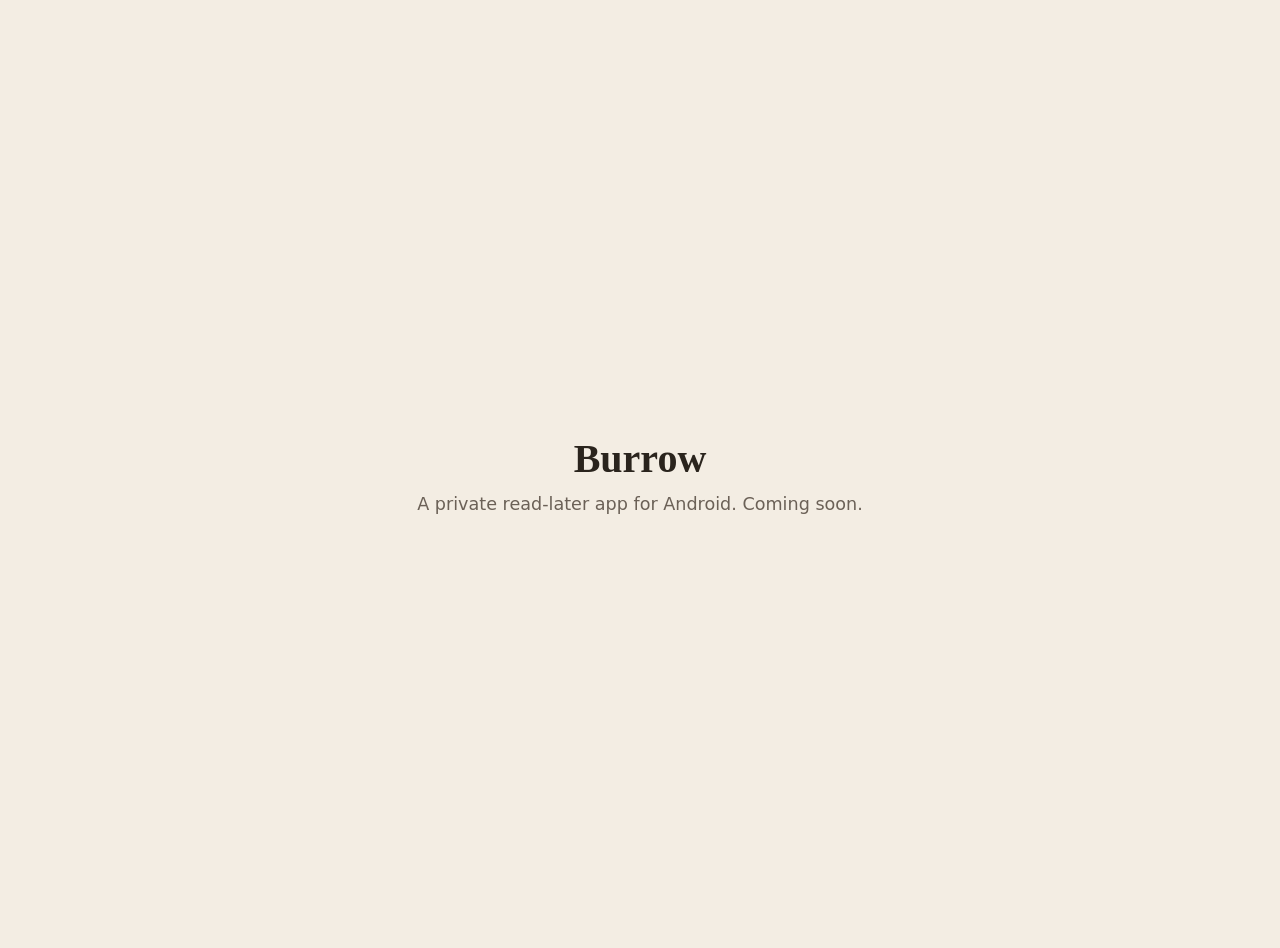
==== burrow/index.html @ 9e19d002 "Create index.html" ====
<!doctype html>
<html lang="en">
<head>
<meta charset="utf-8">
<meta name="viewport" content="width=device-width, initial-scale=1">
<title>Burrow: Read Later, Offline</title>
<style>
  body { margin: 0; min-height: 100vh; display: flex; align-items: center; justify-content: center;
         background: #F3EDE3; color: #2A241D; font-family: Georgia, serif; text-align: center; padding: 24px; }
  h1 { font-size: 2.5rem; margin: 0 0 12px; }
  p { font-family: system-ui, sans-serif; font-size: 1.1rem; color: #6B6157; margin: 0; }
  @media (prefers-color-scheme: dark) { body { background: #1E1A16; color: #EFE7DA; } p { color: #B5AA9B; } }
</style>
</head>
<body>
  <main>
    <h1>Burrow</h1>
    <p>A private read-later app for Android. Coming soon.</p>
  </main>
</body>
</html>
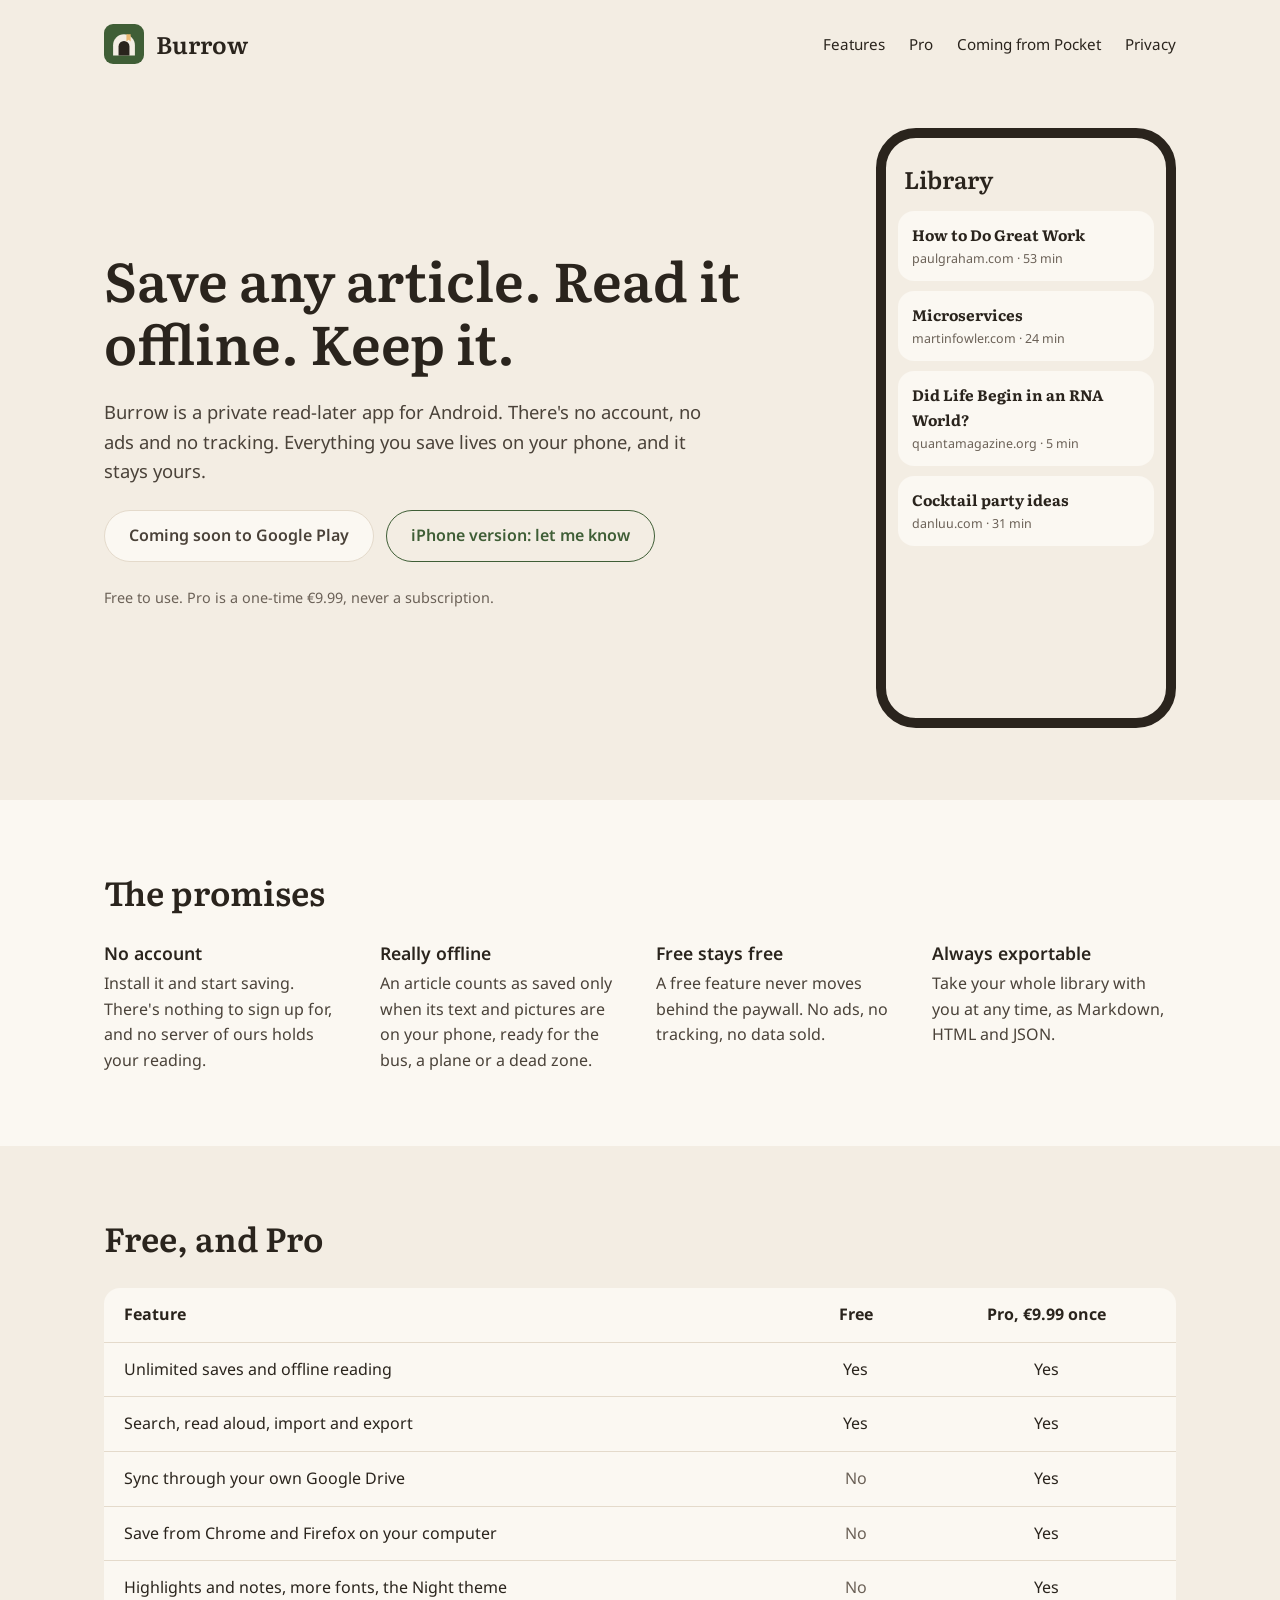
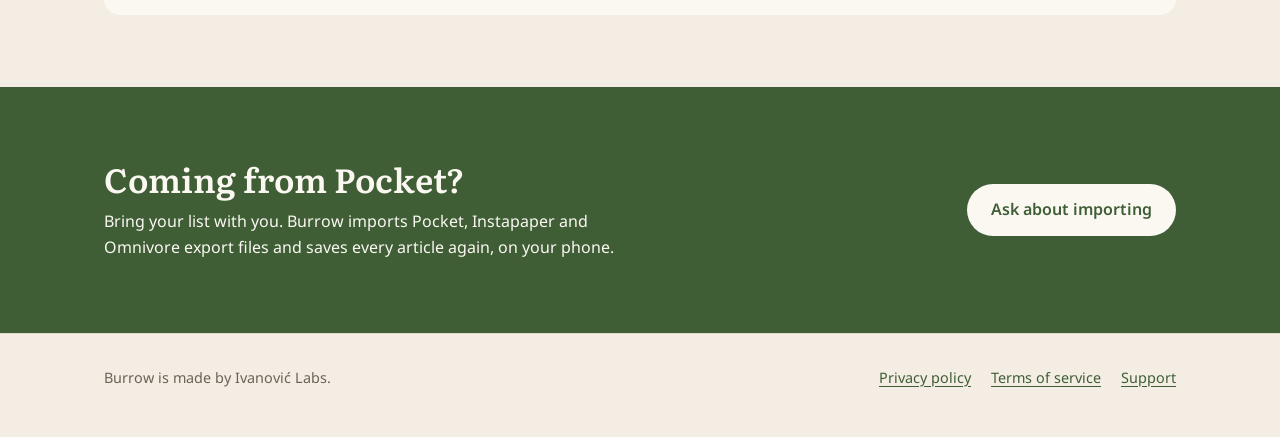
==== commit 2f3ed39e: "Burrow website, privacy policy and terms" ====
--- a/burrow/index.html
+++ b/burrow/index.html
@@ -4,18 +4,76 @@
 <meta charset="utf-8">
 <meta name="viewport" content="width=device-width, initial-scale=1">
 <title>Burrow: Read Later, Offline</title>
-<style>
-  body { margin: 0; min-height: 100vh; display: flex; align-items: center; justify-content: center;
-         background: #F3EDE3; color: #2A241D; font-family: Georgia, serif; text-align: center; padding: 24px; }
-  h1 { font-size: 2.5rem; margin: 0 0 12px; }
-  p { font-family: system-ui, sans-serif; font-size: 1.1rem; color: #6B6157; margin: 0; }
-  @media (prefers-color-scheme: dark) { body { background: #1E1A16; color: #EFE7DA; } p { color: #B5AA9B; } }
-</style>
+<meta name="description" content="A private read-later app for Android. Save any article, read it offline, keep your library. No account, no ads, no tracking.">
+<link rel="icon" href="data:image/svg+xml,%3Csvg xmlns=%22http://www.w3.org/2000/svg%22 viewBox=%220 0 132 132%22%3E%3Crect width=%22132%22 height=%22132%22 rx=%2230%22 fill=%22%233F5E36%22/%3E%3Cpath d=%22M30 104 V70 a36 36 0 0 1 72 0 V104 Z%22 fill=%22%23F3EDE3%22/%3E%3Cpath d=%22M48 104 V74 a18 18 0 0 1 36 0 V104 Z%22 fill=%22%232A241D%22/%3E%3Cpath d=%22M74 34 h14 v24 l-7 -6 l-7 6 Z%22 fill=%22%23E9B872%22/%3E%3C/svg%3E">
+<link rel="stylesheet" href="style.css">
 </head>
 <body>
-  <main>
-    <h1>Burrow</h1>
-    <p>A private read-later app for Android. Coming soon.</p>
-  </main>
+<header class="site-header"><div class="wrap"><a class="brand" href="./"><svg width="40" height="40" viewBox="0 0 132 132" aria-hidden="true"><rect width="132" height="132" rx="30" fill="#3F5E36"/><path d="M30 104 V70 a36 36 0 0 1 72 0 V104 Z" fill="#F3EDE3"/><path d="M48 104 V74 a18 18 0 0 1 36 0 V104 Z" fill="#2A241D"/><path d="M74 34 h14 v24 l-7 -6 l-7 6 Z" fill="#E9B872"/></svg><span>Burrow</span></a><nav class="site-nav" aria-label="Site"><a href="./#promises">Features</a><a href="./#pro">Pro</a><a href="./#pocket">Coming from Pocket</a><a href="privacy.html">Privacy</a></nav></div></header>
+<main>
+<section class="hero">
+<div class="wrap">
+<div class="hero-text">
+<h1>Save any article. Read it offline. Keep it.</h1>
+<p class="lede">Burrow is a private read-later app for Android. There's no account, no ads and no tracking. Everything you save lives on your phone, and it stays yours.</p>
+<div class="actions">
+<span class="status">Coming soon to Google Play</span>
+<a class="button button-quiet" href="mailto:ivanoviclabs@gmail.com?subject=Burrow%20for%20iPhone%3A%20let%20me%20know">iPhone version: let me know</a>
+</div>
+<p class="small">Free to use. Pro is a one-time €9.99, never a subscription.</p>
+</div>
+<div class="phone" role="img" aria-label="Burrow's library on a phone, showing saved articles with their site and reading time">
+<p class="phone-title">Library</p>
+<div class="phone-rows">
+<div class="row"><b>How to Do Great Work</b><span>paulgraham.com · 53 min</span></div>
+<div class="row"><b>Microservices</b><span>martinfowler.com · 24 min</span></div>
+<div class="row"><b>Did Life Begin in an RNA World?</b><span>quantamagazine.org · 5 min</span></div>
+<div class="row"><b>Cocktail party ideas</b><span>danluu.com · 31 min</span></div>
+</div>
+</div>
+</div>
+</section>
+
+<section class="section band" id="promises">
+<div class="wrap">
+<h2>The promises</h2>
+<div class="promises">
+<div><h3>No account</h3><p>Install it and start saving. There's nothing to sign up for, and no server of ours holds your reading.</p></div>
+<div><h3>Really offline</h3><p>An article counts as saved only when its text and pictures are on your phone, ready for the bus, a plane or a dead zone.</p></div>
+<div><h3>Free stays free</h3><p>A free feature never moves behind the paywall. No ads, no tracking, no data sold.</p></div>
+<div><h3>Always exportable</h3><p>Take your whole library with you at any time, as Markdown, HTML and JSON.</p></div>
+</div>
+</div>
+</section>
+
+<section class="section" id="pro">
+<div class="wrap">
+<h2>Free, and Pro</h2>
+<div class="table-box">
+<table>
+<thead><tr><th scope="col">Feature</th><th scope="col">Free</th><th scope="col">Pro, €9.99 once</th></tr></thead>
+<tbody>
+<tr><td>Unlimited saves and offline reading</td><td>Yes</td><td>Yes</td></tr>
+<tr><td>Search, read aloud, import and export</td><td>Yes</td><td>Yes</td></tr>
+<tr><td>Sync through your own Google Drive</td><td class="no">No</td><td>Yes</td></tr>
+<tr><td>Save from Chrome and Firefox on your computer</td><td class="no">No</td><td>Yes</td></tr>
+<tr><td>Highlights and notes, more fonts, the Night theme</td><td class="no">No</td><td>Yes</td></tr>
+</tbody>
+</table>
+</div>
+</div>
+</section>
+
+<section class="section moss-band" id="pocket">
+<div class="wrap">
+<div>
+<h2>Coming from Pocket?</h2>
+<p>Bring your list with you. Burrow imports Pocket, Instapaper and Omnivore export files and saves every article again, on your phone.</p>
+</div>
+<a class="button" href="mailto:ivanoviclabs@gmail.com?subject=Burrow%20import%20question">Ask about importing</a>
+</div>
+</section>
+</main>
+<footer class="site-footer"><div class="wrap"><span>Burrow is made by Ivanović Labs.</span><nav aria-label="Footer"><a href="privacy.html">Privacy policy</a><a href="terms.html">Terms of service</a><a href="mailto:ivanoviclabs@gmail.com">Support</a></nav></div></footer>
 </body>
 </html>
--- a/burrow/style.css
+++ b/burrow/style.css
@@ -0,0 +1,99 @@
+@font-face { font-family: "Literata"; font-style: normal; font-weight: 200 900; font-display: swap;
+  src: url("fonts/literata-latin-wght-normal.woff2") format("woff2");
+  unicode-range: U+0000-00FF,U+0131,U+0152-0153,U+02BB-02BC,U+02C6,U+02DA,U+02DC,U+0304,U+0308,U+0329,U+2000-206F,U+2074,U+20AC,U+2122,U+2191,U+2193,U+2212,U+2215,U+FEFF,U+FFFD; }
+@font-face { font-family: "Literata"; font-style: normal; font-weight: 200 900; font-display: swap;
+  src: url("fonts/literata-latin-ext-wght-normal.woff2") format("woff2");
+  unicode-range: U+0100-02AF,U+0304,U+0308,U+0329,U+1E00-1E9F,U+1EF2-1EFF,U+2020,U+20A0-20AB,U+20AD-20C0,U+2113,U+2C60-2C7F,U+A720-A7FF; }
+@font-face { font-family: "Noto Sans"; font-style: normal; font-weight: 100 900; font-display: swap;
+  src: url("fonts/noto-sans-latin-wght-normal.woff2") format("woff2");
+  unicode-range: U+0000-00FF,U+0131,U+0152-0153,U+02BB-02BC,U+02C6,U+02DA,U+02DC,U+0304,U+0308,U+0329,U+2000-206F,U+2074,U+20AC,U+2122,U+2191,U+2193,U+2212,U+2215,U+FEFF,U+FFFD; }
+@font-face { font-family: "Noto Sans"; font-style: normal; font-weight: 100 900; font-display: swap;
+  src: url("fonts/noto-sans-latin-ext-wght-normal.woff2") format("woff2");
+  unicode-range: U+0100-02AF,U+0304,U+0308,U+0329,U+1E00-1E9F,U+1EF2-1EFF,U+2020,U+20A0-20AB,U+20AD-20C0,U+2113,U+2C60-2C7F,U+A720-A7FF; }
+
+:root {
+  color-scheme: light;
+  --paper: #f3ede3; --card: #fbf8f2; --hairline: #e4dacb;
+  --ink: #2a241d; --ink-soft: #4a4239; --ink-muted: #6b6157;
+  --moss: #3f5e36; --on-moss: #fbf8f2; --lamp: #e9b872;
+  --serif: "Literata", Georgia, serif; --sans: "Noto Sans", system-ui, sans-serif;
+}
+@media (prefers-color-scheme: dark) {
+  :root:not([data-theme="light"]) {
+    color-scheme: dark;
+    --paper: #1e1a16; --card: #2a241e; --hairline: #3a322a;
+    --ink: #efe7da; --ink-soft: #d6ccbd; --ink-muted: #b5aa9b;
+    --moss: #9dba88; --on-moss: #1e1a16;
+  }
+}
+*, *::before, *::after { box-sizing: border-box; }
+html { -webkit-text-size-adjust: 100%; }
+body { margin: 0; background: var(--paper); color: var(--ink); font-family: var(--sans); font-size: 1rem; line-height: 1.6; }
+a { color: var(--moss); text-underline-offset: 3px; }
+a:hover { color: var(--ink); }
+:focus-visible { outline: 3px solid var(--moss); outline-offset: 3px; border-radius: 4px; }
+.wrap { max-width: 1120px; margin: 0 auto; padding: 0 24px; }
+.narrow { max-width: 720px; }
+
+.site-header { padding: 24px 0; }
+.site-header .wrap { display: flex; flex-wrap: wrap; gap: 16px; align-items: center; justify-content: space-between; }
+.brand { display: flex; align-items: center; gap: 12px; text-decoration: none; color: var(--ink); }
+.brand span { font-family: var(--serif); font-weight: 600; font-size: 1.5rem; }
+.site-nav { display: flex; flex-wrap: wrap; gap: 8px 24px; font-size: 0.95rem; }
+.site-nav a { color: var(--ink); text-decoration: none; padding: 8px 0; }
+.site-nav a:hover { text-decoration: underline; }
+
+h1, h2, h3 { font-family: var(--serif); font-weight: 600; line-height: 1.15; margin: 0; }
+h1 { font-size: clamp(2.25rem, 5vw, 3.4rem); }
+h2 { font-size: clamp(1.6rem, 3vw, 2.1rem); }
+h3 { font-family: var(--sans); font-size: 1.1rem; }
+p { margin: 0; }
+
+.hero { padding: 40px 0 72px; }
+.hero .wrap { display: flex; flex-wrap: wrap; gap: 56px; align-items: center; }
+.hero-text { flex: 1 1 420px; min-width: 0; display: flex; flex-direction: column; gap: 24px; }
+.lede { font-size: 1.15rem; color: var(--ink-soft); max-width: 34em; }
+.actions { display: flex; flex-wrap: wrap; gap: 12px; align-items: center; }
+.button { display: inline-flex; align-items: center; min-height: 52px; padding: 0 24px; border-radius: 26px; font-weight: 600; text-decoration: none; }
+.button-primary { background: var(--moss); color: var(--on-moss); }
+.button-primary:hover { color: var(--on-moss); filter: brightness(1.08); }
+.button-quiet { border: 1px solid var(--moss); color: var(--moss); }
+.status { display: inline-flex; align-items: center; min-height: 52px; padding: 0 24px; border-radius: 26px; background: var(--card); border: 1px solid var(--hairline); color: var(--ink-soft); font-weight: 600; }
+.small { font-size: 0.9rem; color: var(--ink-muted); }
+
+.phone { flex: 0 0 300px; margin: 0 auto; width: 300px; height: 600px; border: 10px solid var(--ink); border-radius: 40px; background: var(--paper); overflow: hidden; display: flex; flex-direction: column; }
+.phone-title { padding: 22px 18px 12px; font-family: var(--serif); font-weight: 600; font-size: 1.5rem; }
+.phone-rows { display: flex; flex-direction: column; gap: 10px; padding: 0 12px; }
+.row { background: var(--card); border-radius: 16px; padding: 12px 14px; display: flex; flex-direction: column; gap: 2px; }
+.row b { font-family: var(--serif); font-size: 0.95rem; }
+.row span { font-size: 0.78rem; color: var(--ink-muted); }
+
+.band { background: var(--card); }
+.section { padding: 72px 0; }
+.section .wrap { display: flex; flex-direction: column; gap: 32px; }
+.promises { display: grid; grid-template-columns: repeat(auto-fit, minmax(230px, 1fr)); gap: 32px; }
+.promises p { color: var(--ink-soft); margin-top: 8px; }
+
+.table-box { overflow-x: auto; background: var(--card); border-radius: 16px; }
+table { width: 100%; min-width: 520px; border-collapse: collapse; }
+th, td { padding: 14px 20px; border-bottom: 1px solid var(--hairline); text-align: center; }
+th:first-child, td:first-child { text-align: left; }
+tbody tr:last-child td { border-bottom: 0; }
+td.no { color: var(--ink-muted); }
+
+.moss-band { background: var(--moss); color: var(--on-moss); }
+.moss-band .wrap { flex-direction: row; flex-wrap: wrap; align-items: center; justify-content: space-between; }
+.moss-band p { max-width: 34em; margin-top: 12px; }
+.moss-band a.button { background: var(--on-moss); color: var(--moss); }
+
+.doc { padding: 24px 0 72px; }
+.doc h1 { margin-bottom: 8px; }
+.doc h2 { font-size: 1.35rem; margin: 40px 0 12px; }
+.doc p, .doc li { color: var(--ink-soft); max-width: 40em; }
+.doc p + p { margin-top: 12px; }
+.doc ul { padding-left: 1.2em; margin: 12px 0 0; }
+.doc li + li { margin-top: 6px; }
+
+.site-footer { padding: 32px 0 48px; border-top: 1px solid var(--hairline); }
+.site-footer .wrap { display: flex; flex-wrap: wrap; gap: 16px 32px; justify-content: space-between; font-size: 0.9rem; color: var(--ink-muted); }
+.site-footer nav { display: flex; flex-wrap: wrap; gap: 8px 20px; }
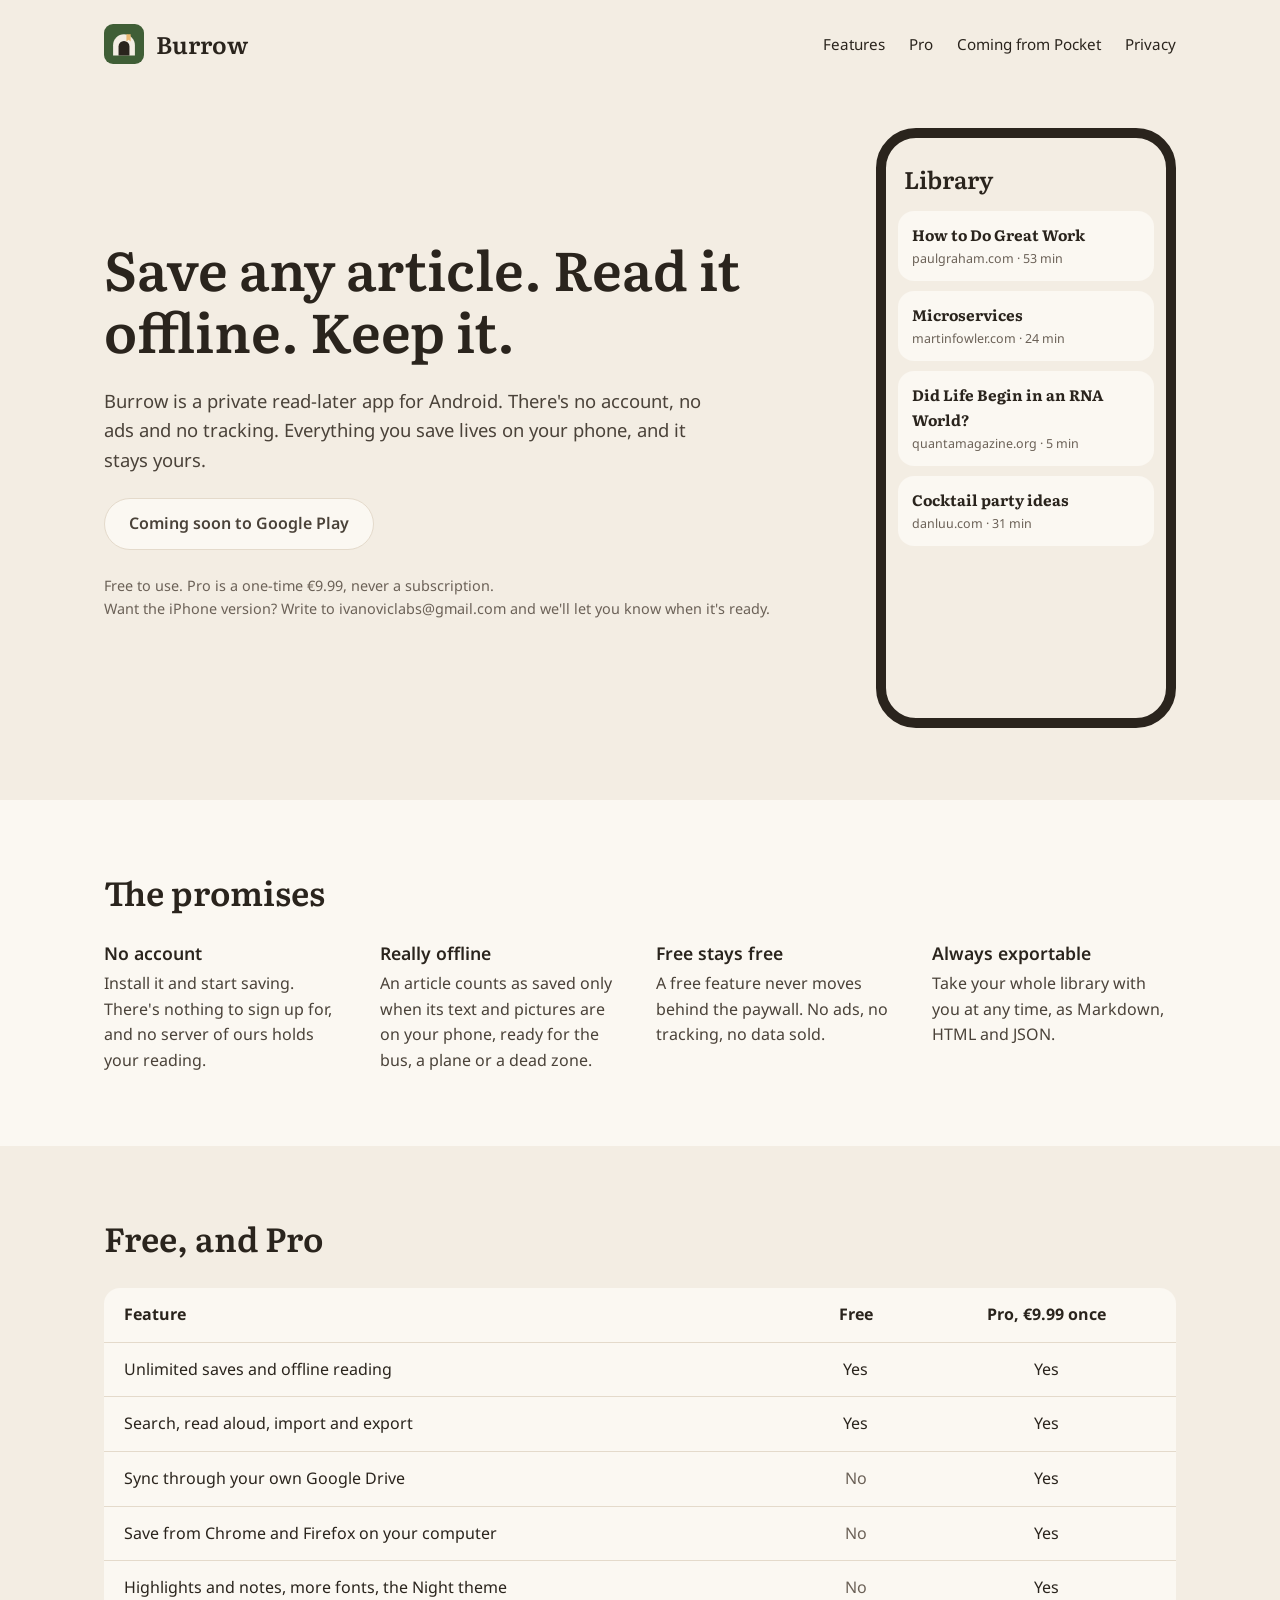
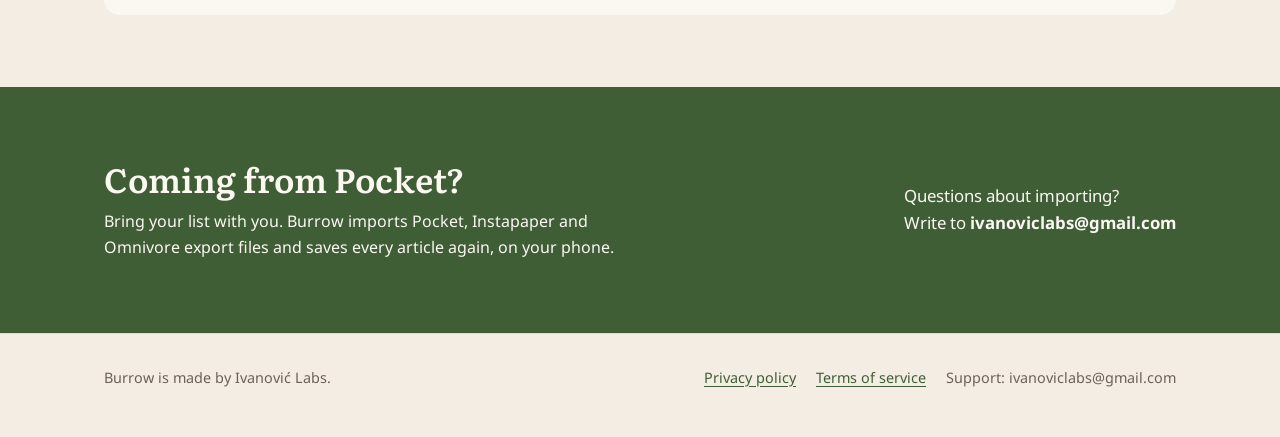
==== commit 4e4b3a26: "Changed the way to contact" ====
--- a/burrow/index.html
+++ b/burrow/index.html
@@ -18,9 +18,8 @@
 <p class="lede">Burrow is a private read-later app for Android. There's no account, no ads and no tracking. Everything you save lives on your phone, and it stays yours.</p>
 <div class="actions">
 <span class="status">Coming soon to Google Play</span>
-<a class="button button-quiet" href="mailto:ivanoviclabs@gmail.com?subject=Burrow%20for%20iPhone%3A%20let%20me%20know">iPhone version: let me know</a>
 </div>
-<p class="small">Free to use. Pro is a one-time €9.99, never a subscription.</p>
+<p class="small">Free to use. Pro is a one-time €9.99, never a subscription.<br>Want the iPhone version? Write to ivanoviclabs@gmail.com and we'll let you know when it's ready.</p>
 </div>
 <div class="phone" role="img" aria-label="Burrow's library on a phone, showing saved articles with their site and reading time">
 <p class="phone-title">Library</p>
@@ -70,10 +69,10 @@
 <h2>Coming from Pocket?</h2>
 <p>Bring your list with you. Burrow imports Pocket, Instapaper and Omnivore export files and saves every article again, on your phone.</p>
 </div>
-<a class="button" href="mailto:ivanoviclabs@gmail.com?subject=Burrow%20import%20question">Ask about importing</a>
+<p class="contact">Questions about importing?<br>Write to <strong>ivanoviclabs@gmail.com</strong></p>
 </div>
 </section>
 </main>
-<footer class="site-footer"><div class="wrap"><span>Burrow is made by Ivanović Labs.</span><nav aria-label="Footer"><a href="privacy.html">Privacy policy</a><a href="terms.html">Terms of service</a><a href="mailto:ivanoviclabs@gmail.com">Support</a></nav></div></footer>
+<footer class="site-footer"><div class="wrap"><span>Burrow is made by Ivanović Labs.</span><nav aria-label="Footer"><a href="privacy.html">Privacy policy</a><a href="terms.html">Terms of service</a><span>Support: ivanoviclabs@gmail.com</span></nav></div></footer>
 </body>
 </html>
--- a/burrow/style.css
+++ b/burrow/style.css
@@ -97,3 +97,5 @@
 .site-footer { padding: 32px 0 48px; border-top: 1px solid var(--hairline); }
 .site-footer .wrap { display: flex; flex-wrap: wrap; gap: 16px 32px; justify-content: space-between; font-size: 0.9rem; color: var(--ink-muted); }
 .site-footer nav { display: flex; flex-wrap: wrap; gap: 8px 20px; }
+.moss-band .contact { margin-top: 0; font-size: 1.05rem; }
+.moss-band .contact strong { user-select: all; }
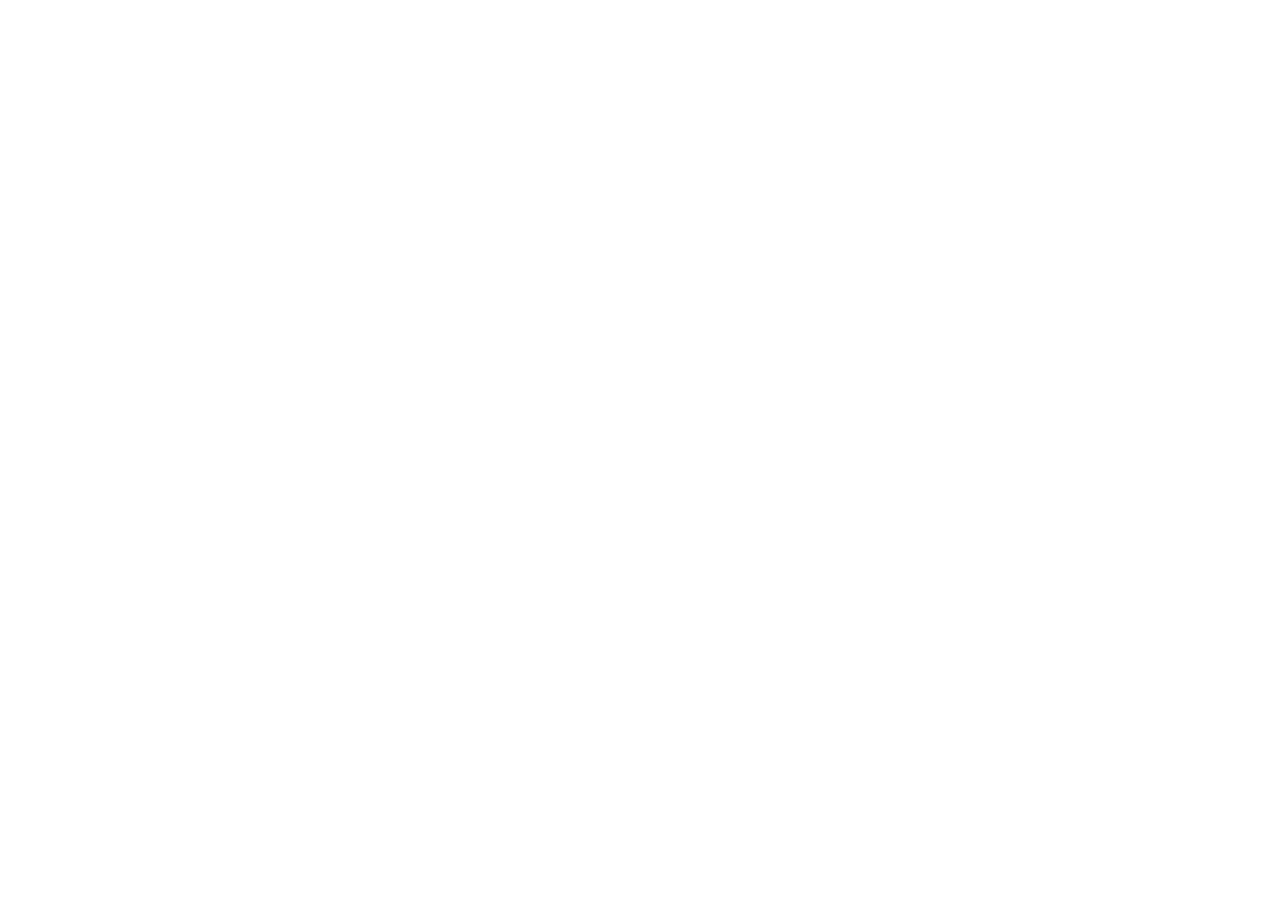
==== commit b89b8aa9: "Move Burrow to site root, Ivanović Labs to /labs/, add redirects from /burrow/" ====
--- a/burrow/index.html
+++ b/burrow/index.html
@@ -3,76 +3,12 @@
 <head>
 <meta charset="utf-8">
 <meta name="viewport" content="width=device-width, initial-scale=1">
-<title>Burrow: Read Later, Offline</title>
-<meta name="description" content="A private read-later app for Android. Save any article, read it offline, keep your library. No account, no ads, no tracking.">
-<link rel="icon" href="data:image/svg+xml,%3Csvg xmlns=%22http://www.w3.org/2000/svg%22 viewBox=%220 0 132 132%22%3E%3Crect width=%22132%22 height=%22132%22 rx=%2230%22 fill=%22%233F5E36%22/%3E%3Cpath d=%22M30 104 V70 a36 36 0 0 1 72 0 V104 Z%22 fill=%22%23F3EDE3%22/%3E%3Cpath d=%22M48 104 V74 a18 18 0 0 1 36 0 V104 Z%22 fill=%22%232A241D%22/%3E%3Cpath d=%22M74 34 h14 v24 l-7 -6 l-7 6 Z%22 fill=%22%23E9B872%22/%3E%3C/svg%3E">
-<link rel="stylesheet" href="style.css">
+<title>Burrow</title>
+<link rel="canonical" href="https://burrowreader.com/">
+<meta http-equiv="refresh" content="0; url=https://burrowreader.com/">
+<script>location.replace("https://burrowreader.com/" + location.search + location.hash);</script>
 </head>
 <body>
-<header class="site-header"><div class="wrap"><a class="brand" href="./"><svg width="40" height="40" viewBox="0 0 132 132" aria-hidden="true"><rect width="132" height="132" rx="30" fill="#3F5E36"/><path d="M30 104 V70 a36 36 0 0 1 72 0 V104 Z" fill="#F3EDE3"/><path d="M48 104 V74 a18 18 0 0 1 36 0 V104 Z" fill="#2A241D"/><path d="M74 34 h14 v24 l-7 -6 l-7 6 Z" fill="#E9B872"/></svg><span>Burrow</span></a><nav class="site-nav" aria-label="Site"><a href="./#promises">Features</a><a href="./#pro">Pro</a><a href="./#pocket">Coming from Pocket</a><a href="privacy.html">Privacy</a></nav></div></header>
-<main>
-<section class="hero">
-<div class="wrap">
-<div class="hero-text">
-<h1>Save any article. Read it offline. Keep it.</h1>
-<p class="lede">Burrow is a private read-later app for Android. There's no account, no ads and no tracking. Everything you save lives on your phone, and it stays yours.</p>
-<div class="actions">
-<span class="status">Coming soon to Google Play</span>
-</div>
-<p class="small">Free to use. Pro is a one-time €9.99, never a subscription.<br>Want the iPhone version? Write to ivanoviclabs@gmail.com and we'll let you know when it's ready.</p>
-</div>
-<div class="phone" role="img" aria-label="Burrow's library on a phone, showing saved articles with their site and reading time">
-<p class="phone-title">Library</p>
-<div class="phone-rows">
-<div class="row"><b>How to Do Great Work</b><span>paulgraham.com · 53 min</span></div>
-<div class="row"><b>Microservices</b><span>martinfowler.com · 24 min</span></div>
-<div class="row"><b>Did Life Begin in an RNA World?</b><span>quantamagazine.org · 5 min</span></div>
-<div class="row"><b>Cocktail party ideas</b><span>danluu.com · 31 min</span></div>
-</div>
-</div>
-</div>
-</section>
-
-<section class="section band" id="promises">
-<div class="wrap">
-<h2>The promises</h2>
-<div class="promises">
-<div><h3>No account</h3><p>Install it and start saving. There's nothing to sign up for, and no server of ours holds your reading.</p></div>
-<div><h3>Really offline</h3><p>An article counts as saved only when its text and pictures are on your phone, ready for the bus, a plane or a dead zone.</p></div>
-<div><h3>Free stays free</h3><p>A free feature never moves behind the paywall. No ads, no tracking, no data sold.</p></div>
-<div><h3>Always exportable</h3><p>Take your whole library with you at any time, as Markdown, HTML and JSON.</p></div>
-</div>
-</div>
-</section>
-
-<section class="section" id="pro">
-<div class="wrap">
-<h2>Free, and Pro</h2>
-<div class="table-box">
-<table>
-<thead><tr><th scope="col">Feature</th><th scope="col">Free</th><th scope="col">Pro, €9.99 once</th></tr></thead>
-<tbody>
-<tr><td>Unlimited saves and offline reading</td><td>Yes</td><td>Yes</td></tr>
-<tr><td>Search, read aloud, import and export</td><td>Yes</td><td>Yes</td></tr>
-<tr><td>Sync through your own Google Drive</td><td class="no">No</td><td>Yes</td></tr>
-<tr><td>Save from Chrome and Firefox on your computer</td><td class="no">No</td><td>Yes</td></tr>
-<tr><td>Highlights and notes, more fonts, the Night theme</td><td class="no">No</td><td>Yes</td></tr>
-</tbody>
-</table>
-</div>
-</div>
-</section>
-
-<section class="section moss-band" id="pocket">
-<div class="wrap">
-<div>
-<h2>Coming from Pocket?</h2>
-<p>Bring your list with you. Burrow imports Pocket, Instapaper and Omnivore export files and saves every article again, on your phone.</p>
-</div>
-<p class="contact">Questions about importing?<br>Write to <strong>ivanoviclabs@gmail.com</strong></p>
-</div>
-</section>
-</main>
-<footer class="site-footer"><div class="wrap"><span>Burrow is made by Ivanović Labs.</span><nav aria-label="Footer"><a href="privacy.html">Privacy policy</a><a href="terms.html">Terms of service</a><span>Support: ivanoviclabs@gmail.com</span></nav></div></footer>
+<p><a href="https://burrowreader.com/">Continue to burrowreader.com/</a></p>
 </body>
 </html>
